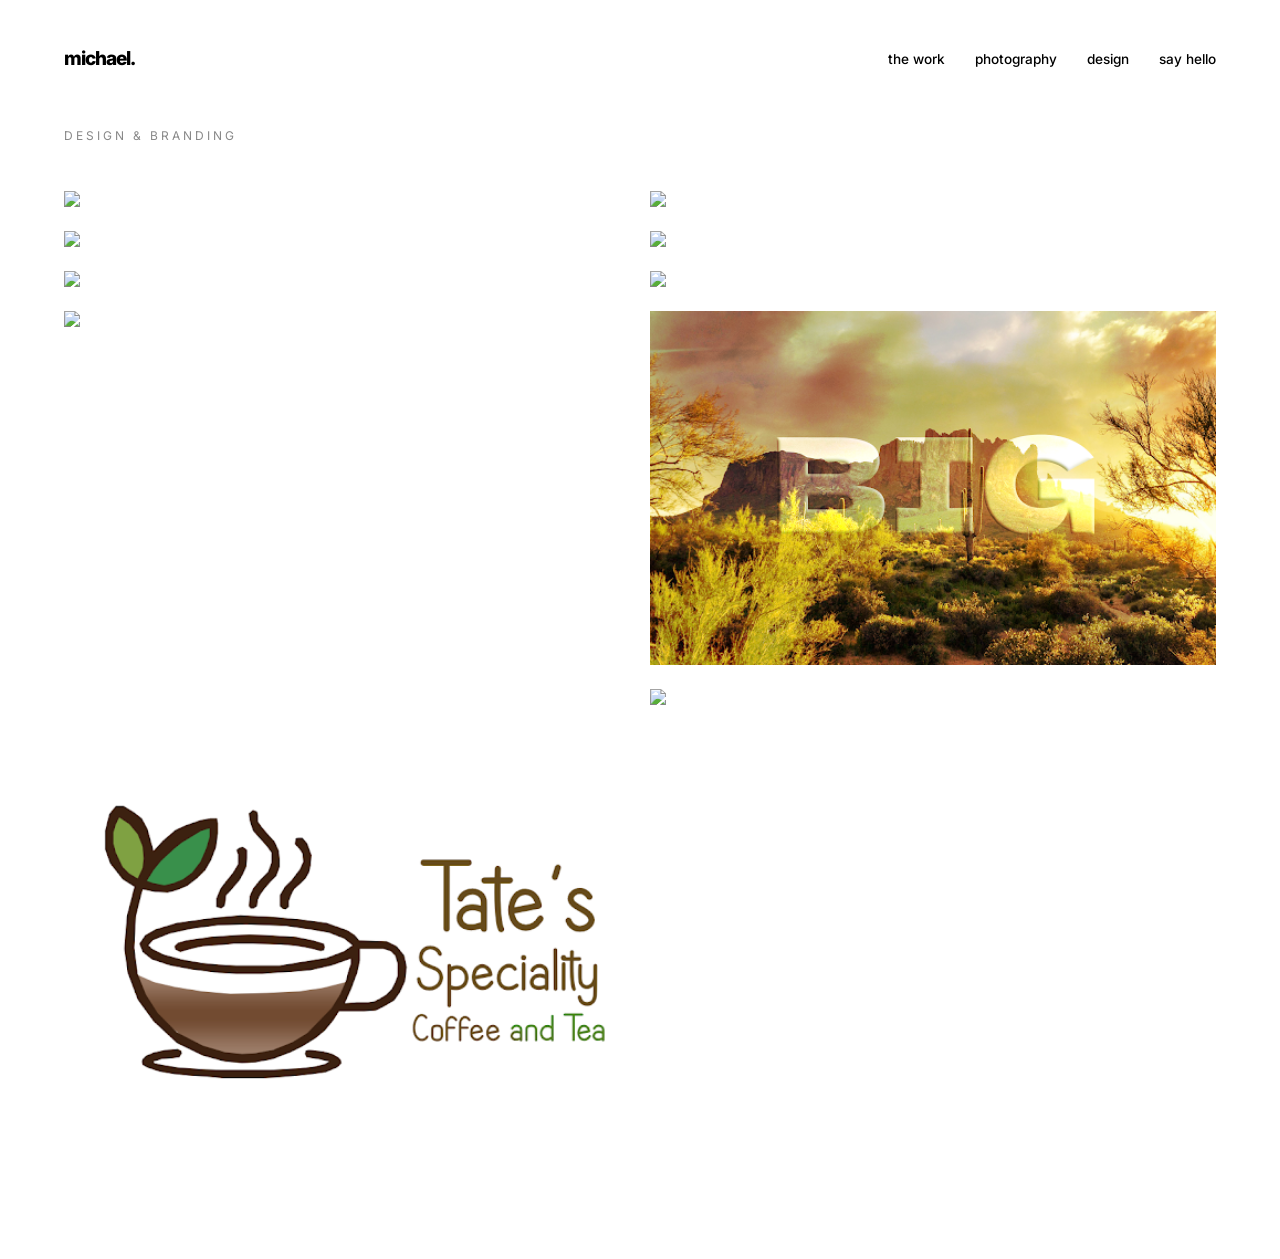
==== design.html @ e5b8fd7b "Add files via upload" ====
<!DOCTYPE html>
<html lang="en">
<head>
    <link rel="stylesheet" href="style.css">
    <title>Design Portfolio</title>
</head>
<body>
    <nav>
        <a href="index.html" class="logo">MICHAEL.</a>
        <ul>
            <li><a href="index.html">The work</a></li>
            <li><a href="photography.html">Photography</a></li>
            <li><a href="design.html">Design</a></li>
            <li><a href="contact.html">Say hello</a></li>
        </ul>
    </nav>

    <div class="container">
        <p class="section-title">Design & Branding</p>
        <div class="grid">
            <div class="grid-item"><img src="Screenshot 2026-03-05 at 8.49.36 AM.png"></div>
            <div class="grid-item"><img src="Screenshot 2026-03-05 at 8.50.19 AM.png"></div>
            <div class="grid-item"><img src="Screenshot 2026-03-05 at 8.51.43 AM.png"></div>
            <div class="grid-item"><img src="Screenshot 2026-03-05 at 8.52.53 AM.png"></div>
            <div class="grid-item"><img src="Screenshot 2026-03-05 at 8.55.53 AM.png"></div>
            <div class="grid-item"><img src="Screenshot 2026-03-06 at 9.15.46 AM.png"></div>
            <div class="grid-item"><img src="Screenshot 2026-03-06 at 9.17.25 AM.png"></div>
            <div class="grid-item"><img src="BIG.png"></div>
            <div class="grid-item"><img src="Taty's.png"></div>
            <div class="grid-item"><img src="design10.jpg"></div>
        </div>
    </div>
</body>
</html>
---- style.css ----
@import url('https://fonts.googleapis.com/css2?family=Inter:wght@300;500;800&display=swap');

:root {
    --white: #ffffff;
    --black: #000000;
    --light-gray: #f9f9f9;
    --accent: #A9BA9D; /* Subtle Sage/Honeydew accent for hover */
}

body {
    background-color: var(--white);
    color: var(--black);
    font-family: 'Inter', sans-serif;
    margin: 0;
    padding: 0;
    -webkit-font-smoothing: antialiased;
}

/* --- NAVIGATION --- */
nav {
    display: flex;
    justify-content: space-between;
    align-items: center;
    padding: 2rem 5%;
    position: sticky;
    top: 0;
    background: rgba(255, 255, 255, 0.9);
    z-index: 1000;
}

.logo {
    font-weight: 800;
    font-size: 1.2rem;
    letter-spacing: -1px;
    text-decoration: none;
    color: var(--black);
}

nav ul {
    display: flex;
    gap: 30px;
    list-style: none;
}

nav a {
    text-decoration: none;
    color: var(--black);
    font-size: 0.85rem;
    font-weight: 500;
    text-transform: lowercase;
    transition: color 0.3s;
}

nav a:hover { color: var(--accent); }

/* --- MAIN LAYOUT --- */
.container {
    max-width: 1300px;
    margin: 0 auto;
    padding: 0 5%;
}

.section-title {
    font-size: 0.75rem;
    text-transform: uppercase;
    letter-spacing: 3px;
    margin-bottom: 3rem;
    color: #888;
}

/* --- THE CLICK-TO-NEXT SLIDER --- */
.slider-container {
    position: relative;
    width: 100%;
    height: 70vh;
    overflow: hidden;
    background: var(--light-gray);
    border-radius: 4px;
}

.slide {
    display: none;
    width: 100%;
    height: 100%;
}

.slide img {
    width: 100%;
    height: 100%;
    object-fit: cover;
}

.nav-btn {
    position: absolute;
    top: 50%;
    transform: translateY(-50%);
    background: rgba(255, 255, 255, 0.8);
    border: none;
    padding: 20px;
    cursor: pointer;
    font-weight: bold;
    font-size: 1.2rem;
    transition: 0.3s;
}

.nav-btn:hover { background: var(--white); }
.next { right: 0; border-radius: 4px 0 0 4px; }
.prev { left: 0; border-radius: 0 4px 4px 0; }

/* --- GRID FOR DESIGN PAGE --- */
.grid {
    display: grid;
    grid-template-columns: repeat(2, 1fr);
    gap: 20px;
}

.grid-item img {
    width: 100%;
    height: auto;
    transition: transform 0.5s ease;
}

.grid-item:hover img { transform: scale(1.01); }

/* --- CONTACT --- */
.contact-wrapper {
    display: grid;
    grid-template-columns: 1fr 1fr;
    gap: 100px;
    margin-top: 50px;
}

.contact-img { width: 100%; border-radius: 2px; }

form { display: flex; flex-direction: column; gap: 30px; }

input, textarea {
    border: none;
    border-bottom: 1px solid #ddd;
    padding: 10px 0;
    outline: none;
    font-family: 'Inter';
}

button {
    background: var(--black);
    color: var(--white);
    border: none;
    padding: 15px 40px;
    width: max-content;
    cursor: pointer;
    font-weight: 500;
}

/* Ensure the container doesn't clip the different sized images */
.slider-container {
    position: relative;
    width: 100%;
    background: transparent; /* Clean white look */
}

/* Make the images fill their specific slide width perfectly */
.slide img.quality-sharp {
    width: 100%;
    height: auto; /* Keeps the original aspect ratio */
    max-height: 85vh; /* Prevents tall images from going off-screen */
    
    display: block;
    object-fit: contain;
    
    /* Quality Settings */
    image-rendering: -webkit-optimize-contrast;
    filter: contrast(1.02) brightness(1.02);
}

/* --- THE FLEXIBLE CONTAINER --- */
.slider-container {
    position: relative;
    overflow: visible; /* Allows buttons to sit nicely on the sides */
    background: #ffffff;
}

/* --- QUALITY & SHARPNESS CONTROL --- */
.slide img.quality-sharp {
    width: 100%;
    height: auto; /* Respects original image proportions */
    max-height: 85vh; /* Prevents tall photos from scrolling off-screen */
    
    display: block;
    object-fit: contain;
    
    /* Studio Quality Tweaks */
    image-rendering: -webkit-optimize-contrast; /* Sharper pixels */
    filter: contrast(1.03) brightness(1.01);    /* Subtle high-end pop */
    
    /* Prevents the image from looking "soft" when resized */
    backface-visibility: hidden; 
}

/* --- WHITE ARROW VISIBILITY FIX --- */
.nav-btn {
    position: absolute;
    top: 50%;
    transform: translateY(-50%);
    z-index: 10;
    
    /* Your white arrow request */
    color: white; 
    
    /* Visibility fix: A subtle dark circle background so white arrows pop */
    background: rgba(0, 0, 0, 0.15); 
    border: none;
    width: 50px;
    height: 50px;
    border-radius: 50%;
    
    cursor: pointer;
    transition: background 0.3s ease;
}

.nav-btn:hover {
    background: rgba(0, 0, 0, 0.4); /* Darkens on hover for better UI */
}

.prev { left: -60px; } /* Moves arrows outside the image for an editorial look */
.next { right: -60px; }
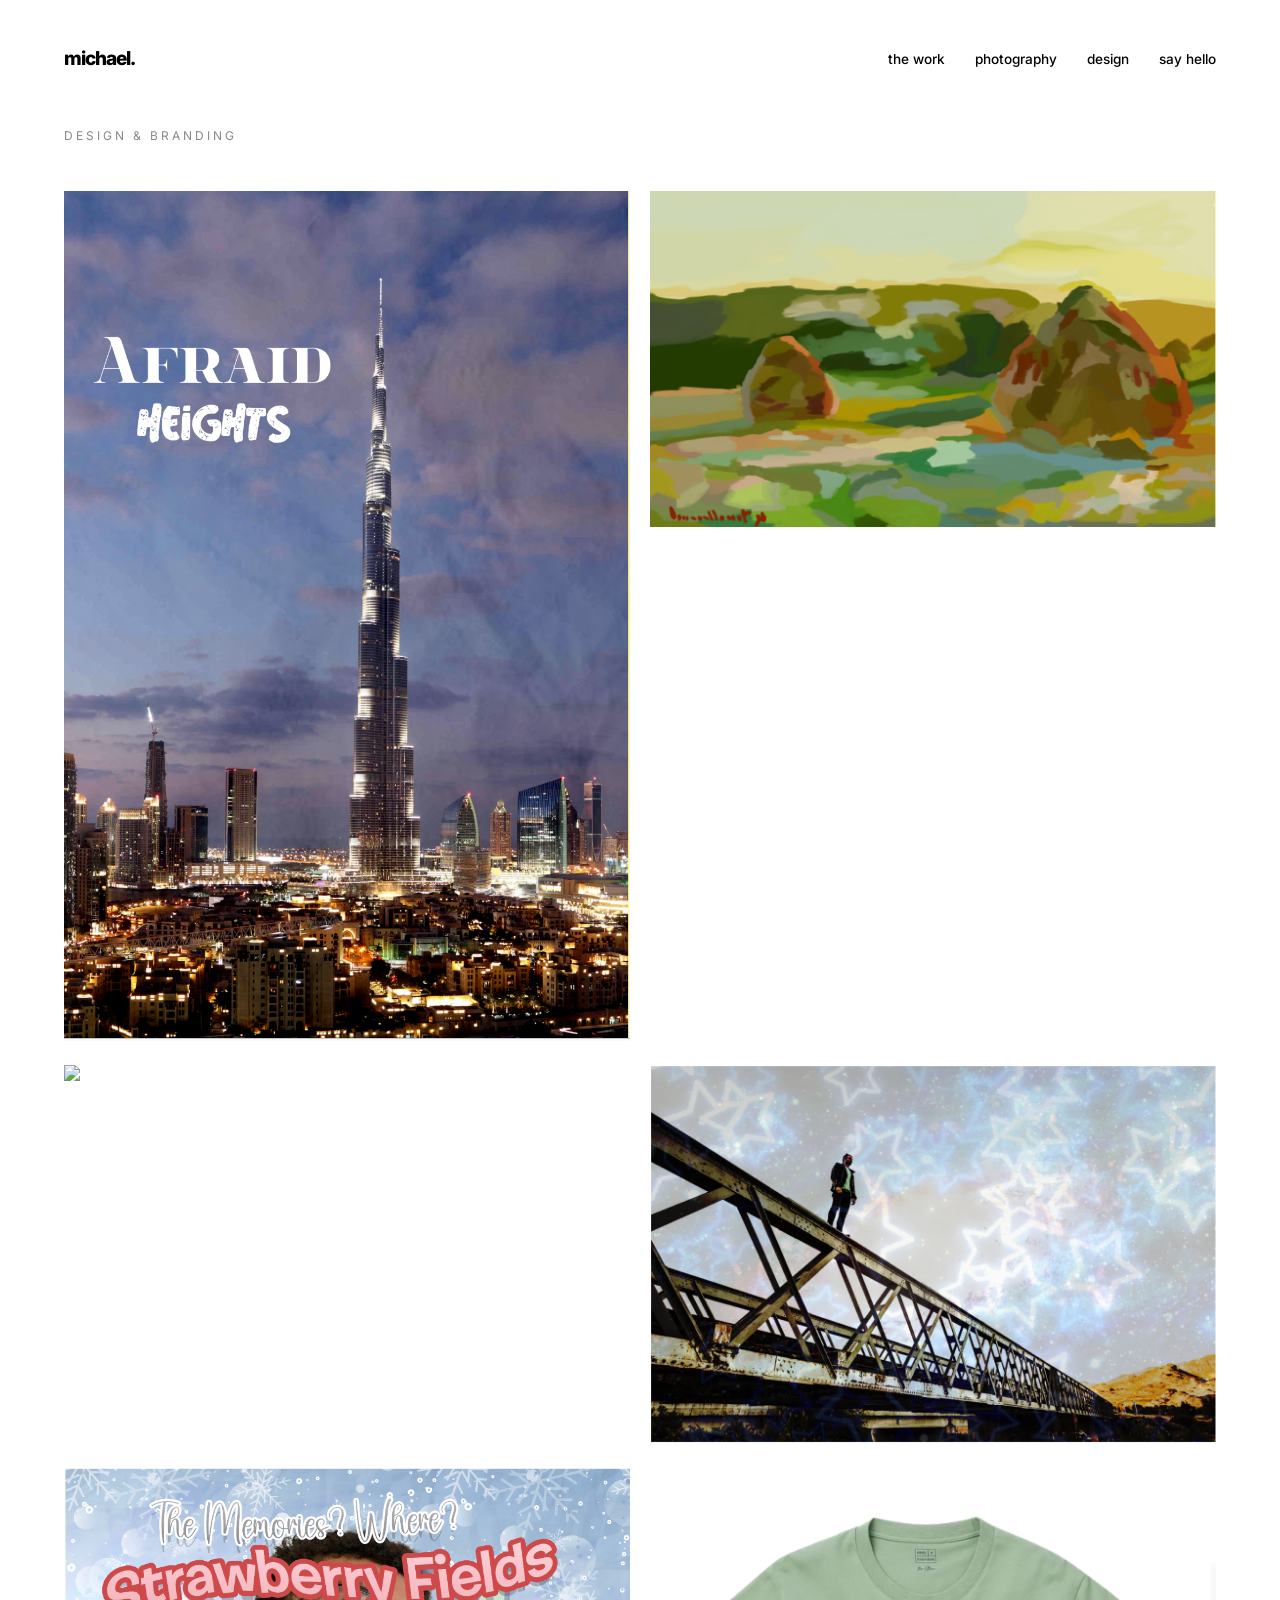
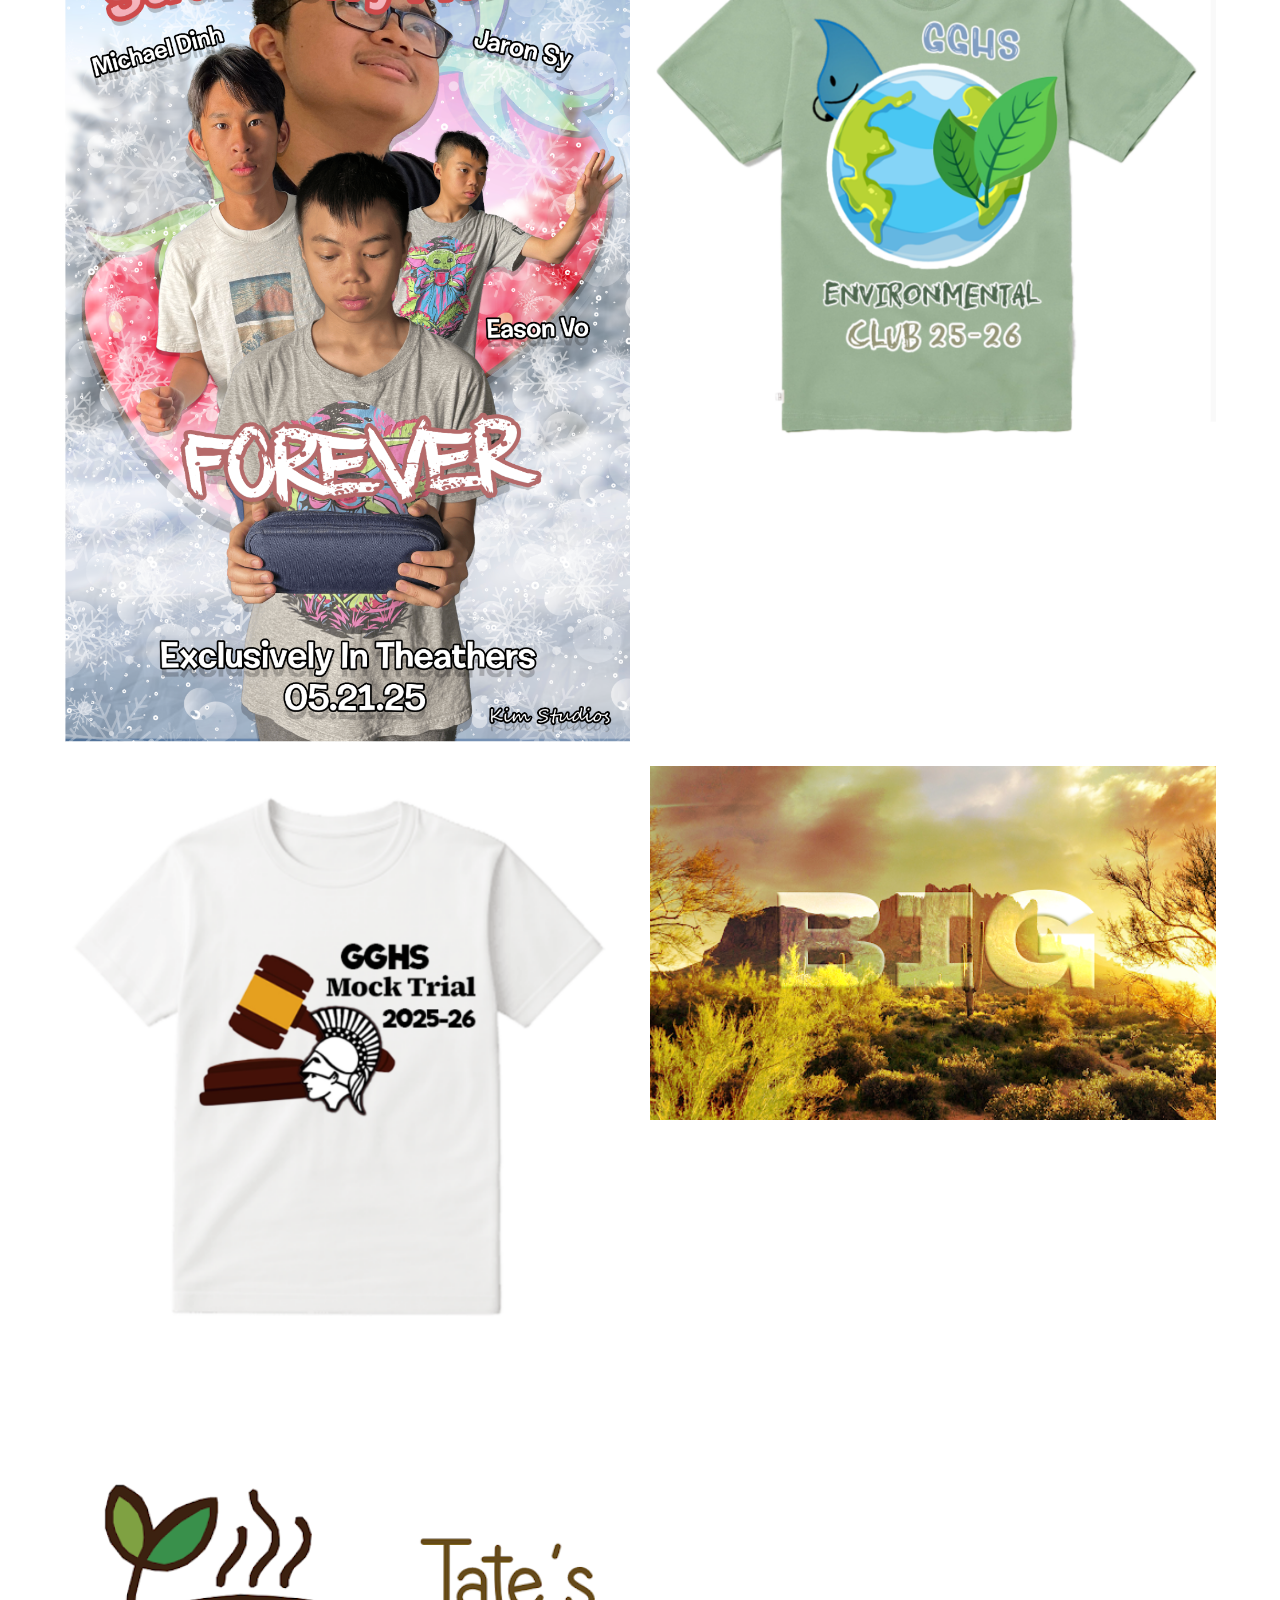
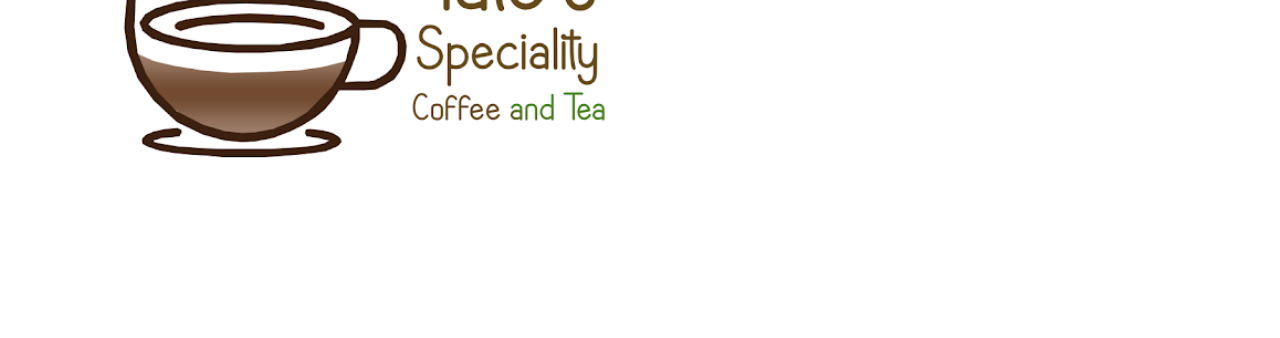
==== commit 701c69a1: "design.html" ====
--- a/design.html
+++ b/design.html
@@ -18,17 +18,16 @@
     <div class="container">
         <p class="section-title">Design & Branding</p>
         <div class="grid">
-            <div class="grid-item"><img src="Screenshot 2026-03-05 at 8.49.36 AM.png"></div>
-            <div class="grid-item"><img src="Screenshot 2026-03-05 at 8.50.19 AM.png"></div>
-            <div class="grid-item"><img src="Screenshot 2026-03-05 at 8.51.43 AM.png"></div>
-            <div class="grid-item"><img src="Screenshot 2026-03-05 at 8.52.53 AM.png"></div>
-            <div class="grid-item"><img src="Screenshot 2026-03-05 at 8.55.53 AM.png"></div>
-            <div class="grid-item"><img src="Screenshot 2026-03-06 at 9.15.46 AM.png"></div>
-            <div class="grid-item"><img src="Screenshot 2026-03-06 at 9.17.25 AM.png"></div>
+            <div class="grid-item"><img src="Afraid Heights.png"></div>
+            <div class="grid-item"><img src="Bush.png"></div>
+            <div class="grid-item"><img src=Cupcakke.png"></div>
+            <div class="grid-item"><img src="Galaxy Stars.png"></div>
+            <div class="grid-item"><img src="Movie Poster.png"></div>
+            <div class="grid-item"><img src="Teardrop Shirt.png"></div>
+            <div class="grid-item"><img src="Mock Trial.png"></div>
             <div class="grid-item"><img src="BIG.png"></div>
             <div class="grid-item"><img src="Taty's.png"></div>
-            <div class="grid-item"><img src="design10.jpg"></div>
         </div>
     </div>
 </body>
-</html>+</html>
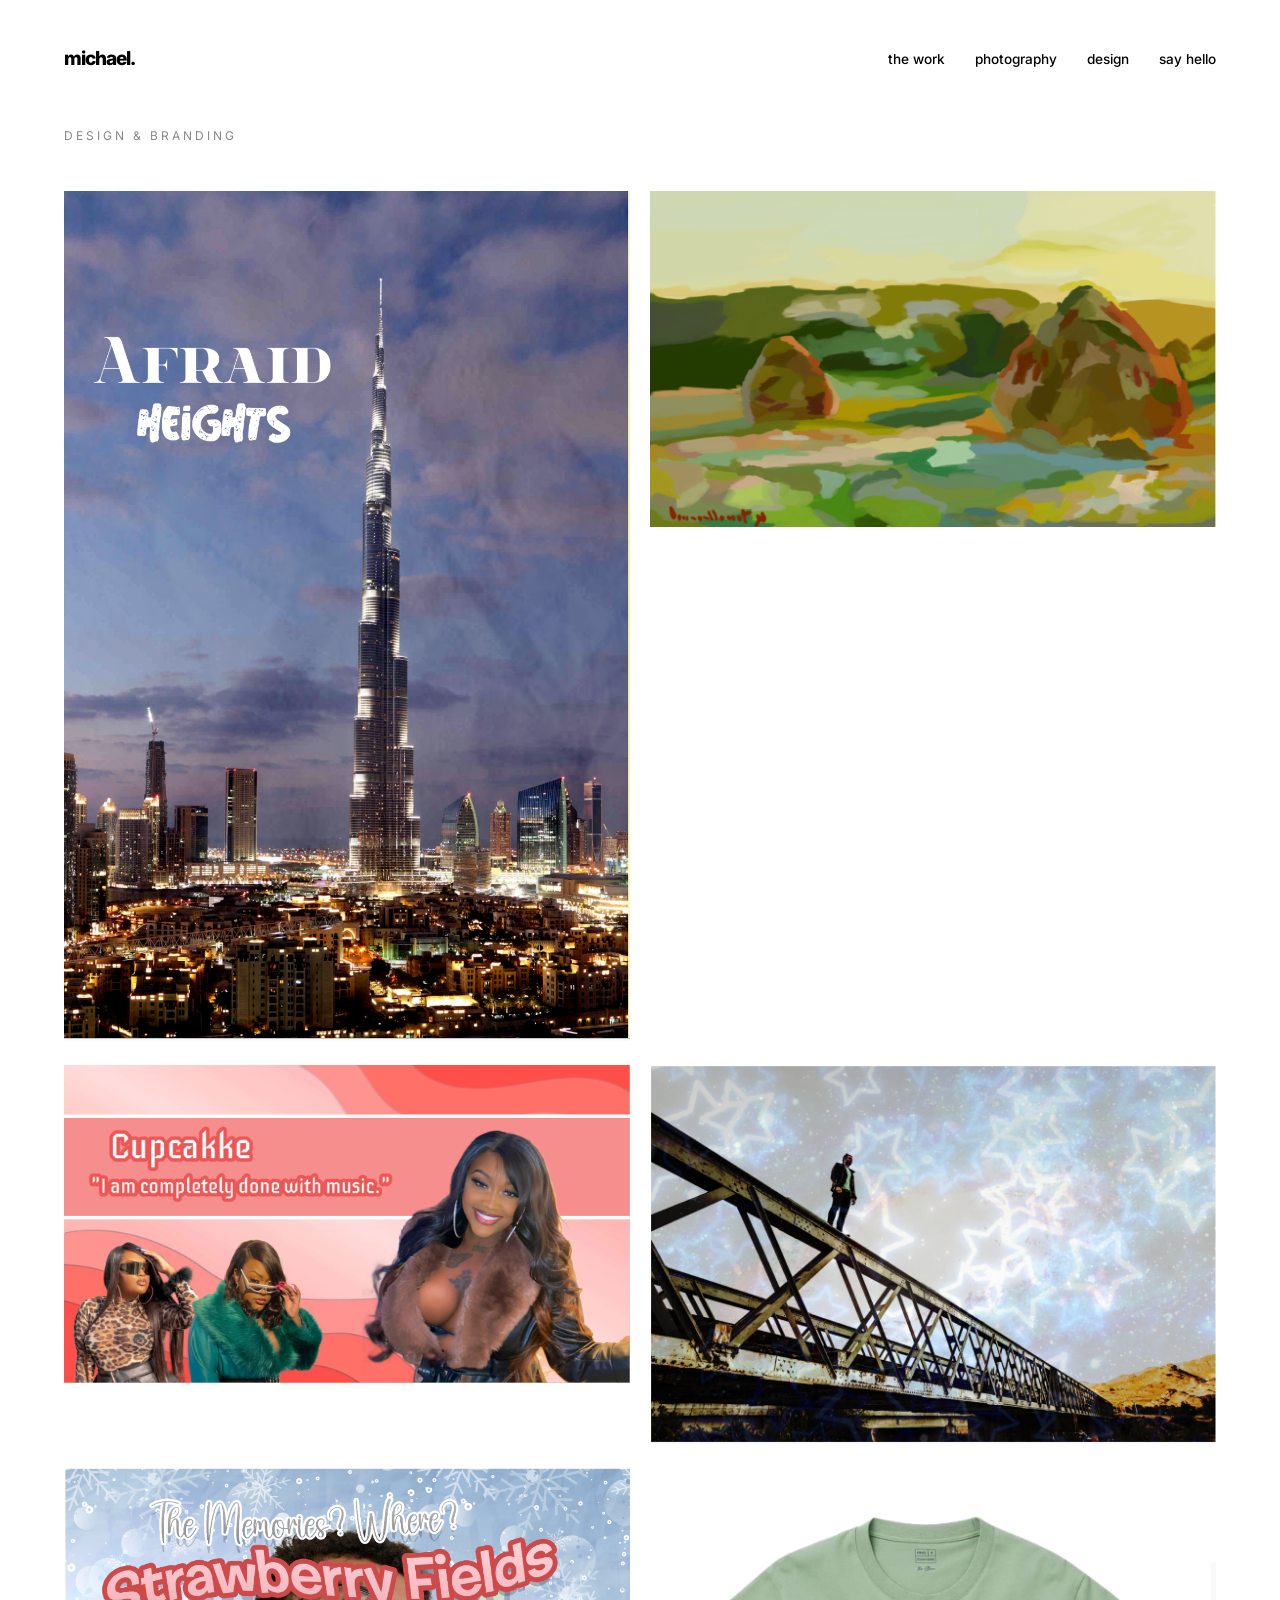
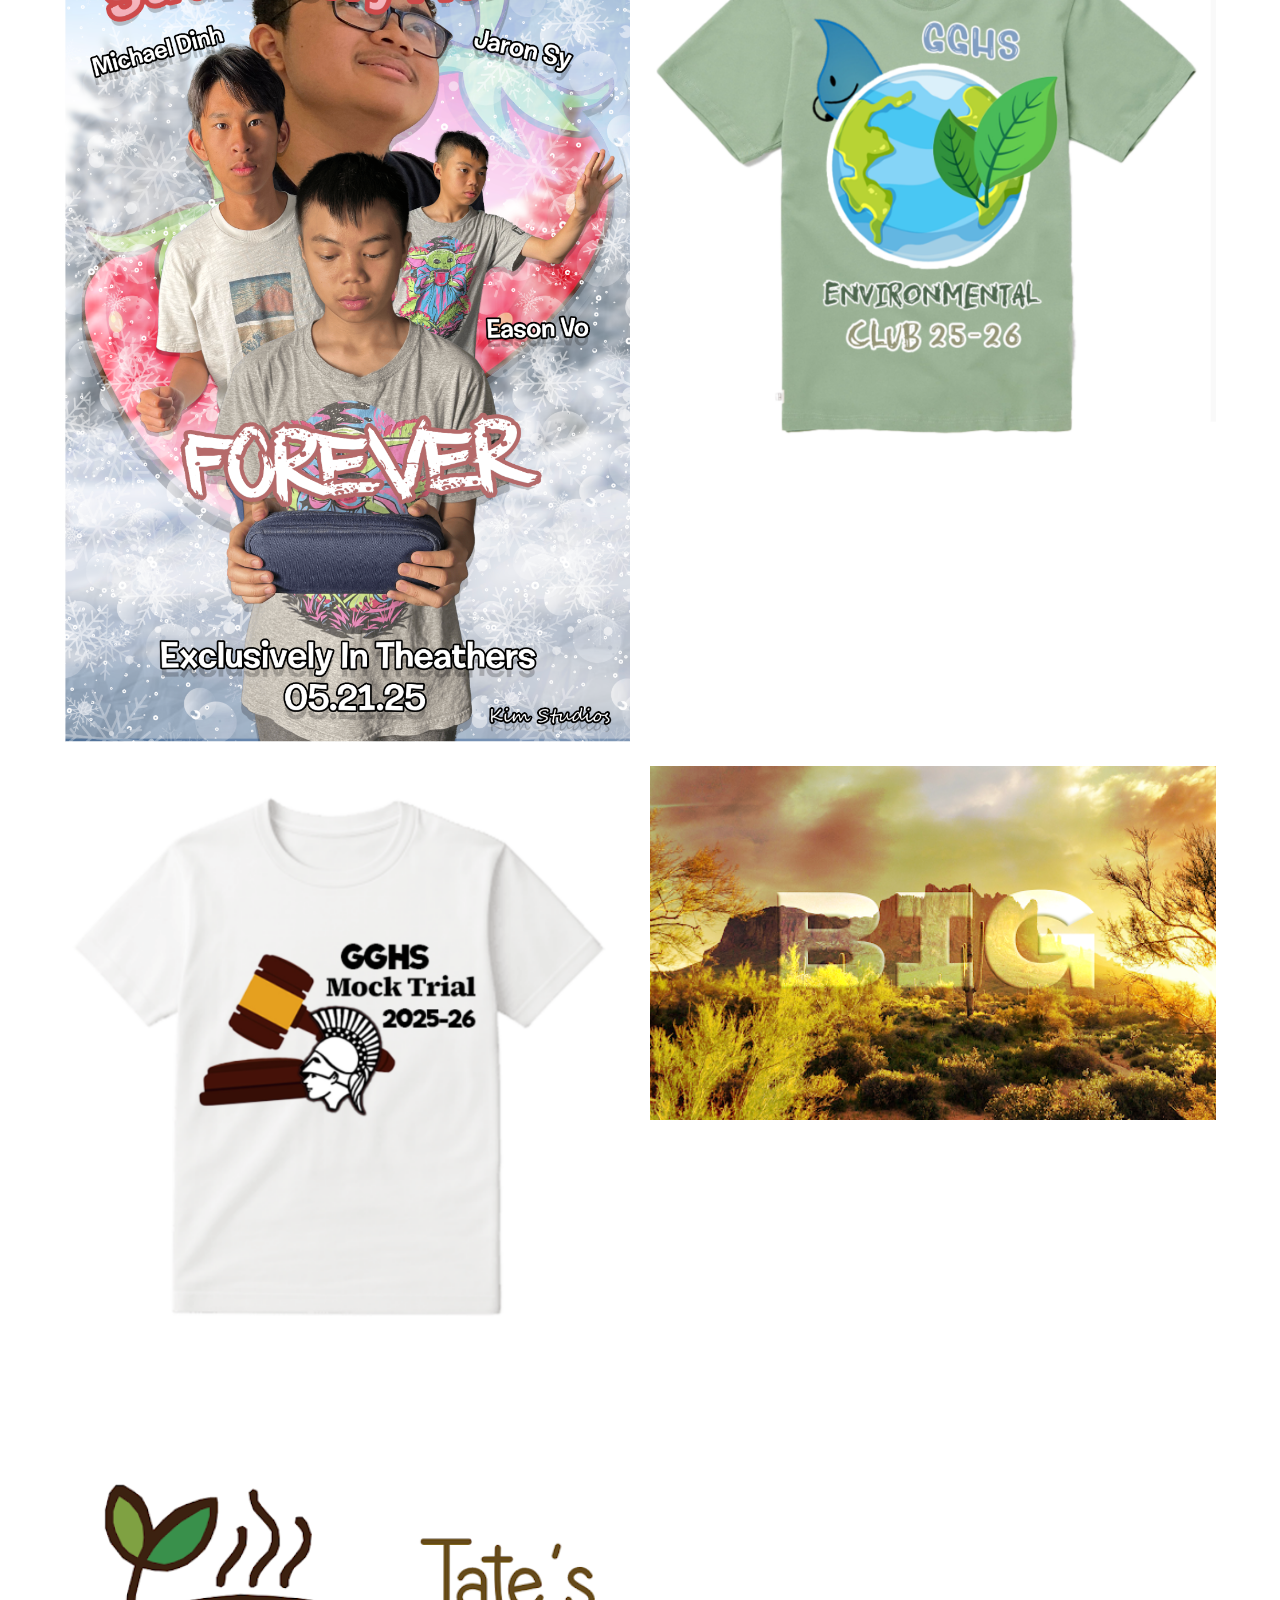
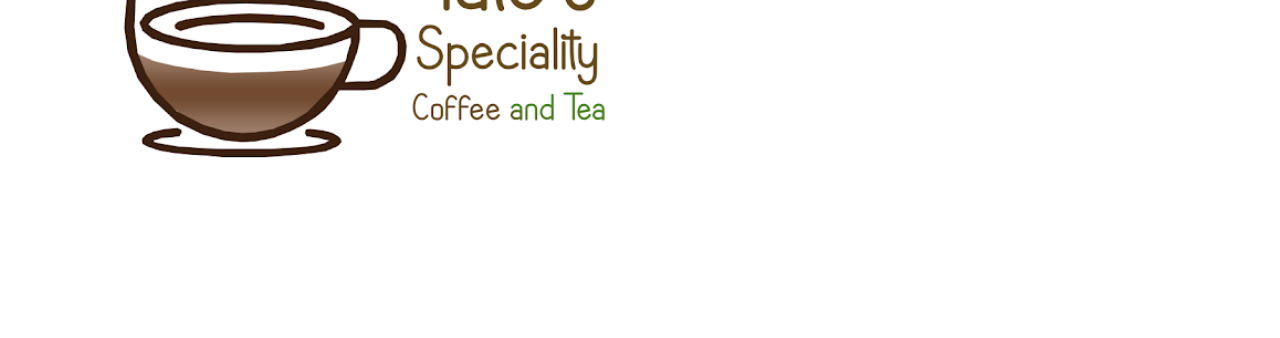
==== commit dfeac71a: "design.html" ====
--- a/design.html
+++ b/design.html
@@ -20,7 +20,7 @@
         <div class="grid">
             <div class="grid-item"><img src="Afraid Heights.png"></div>
             <div class="grid-item"><img src="Bush.png"></div>
-            <div class="grid-item"><img src=Cupcakke.png"></div>
+            <div class="grid-item"><img src="Cupcakke.png"></div>
             <div class="grid-item"><img src="Galaxy Stars.png"></div>
             <div class="grid-item"><img src="Movie Poster.png"></div>
             <div class="grid-item"><img src="Teardrop Shirt.png"></div>
